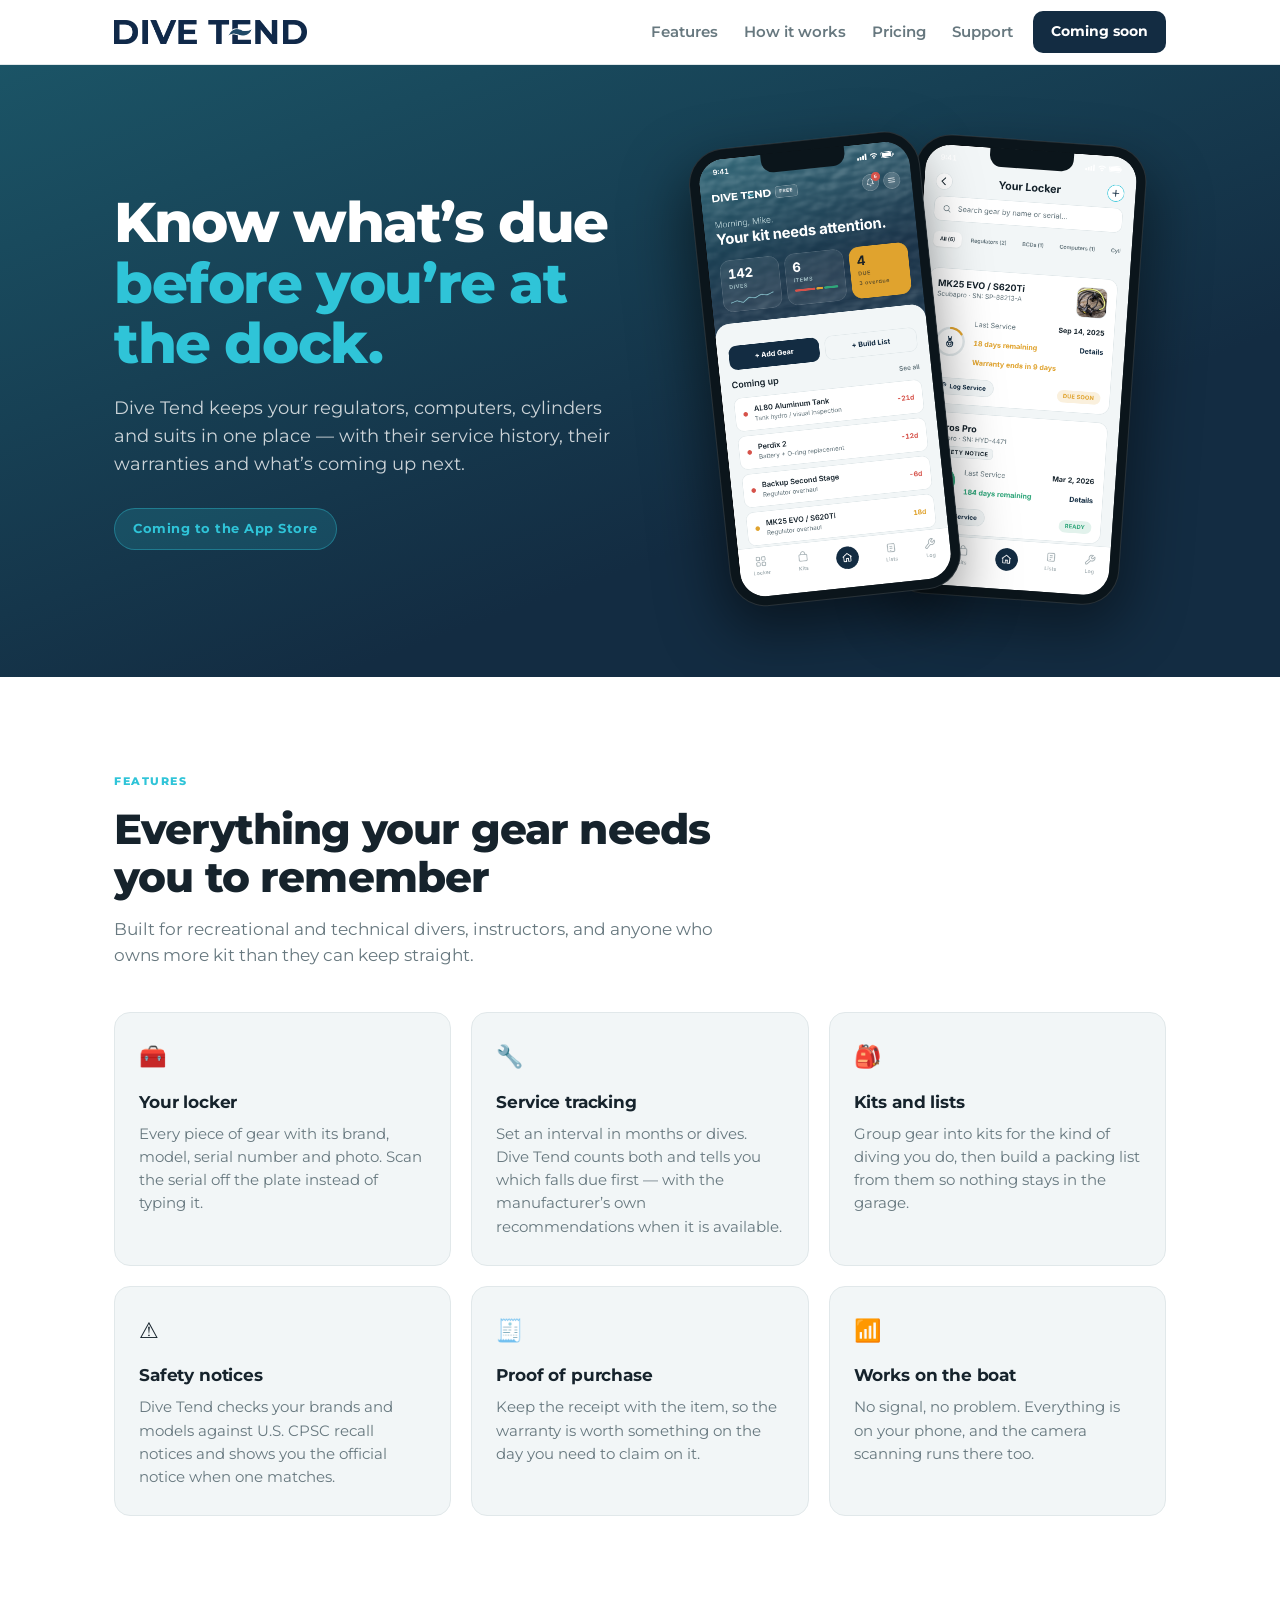
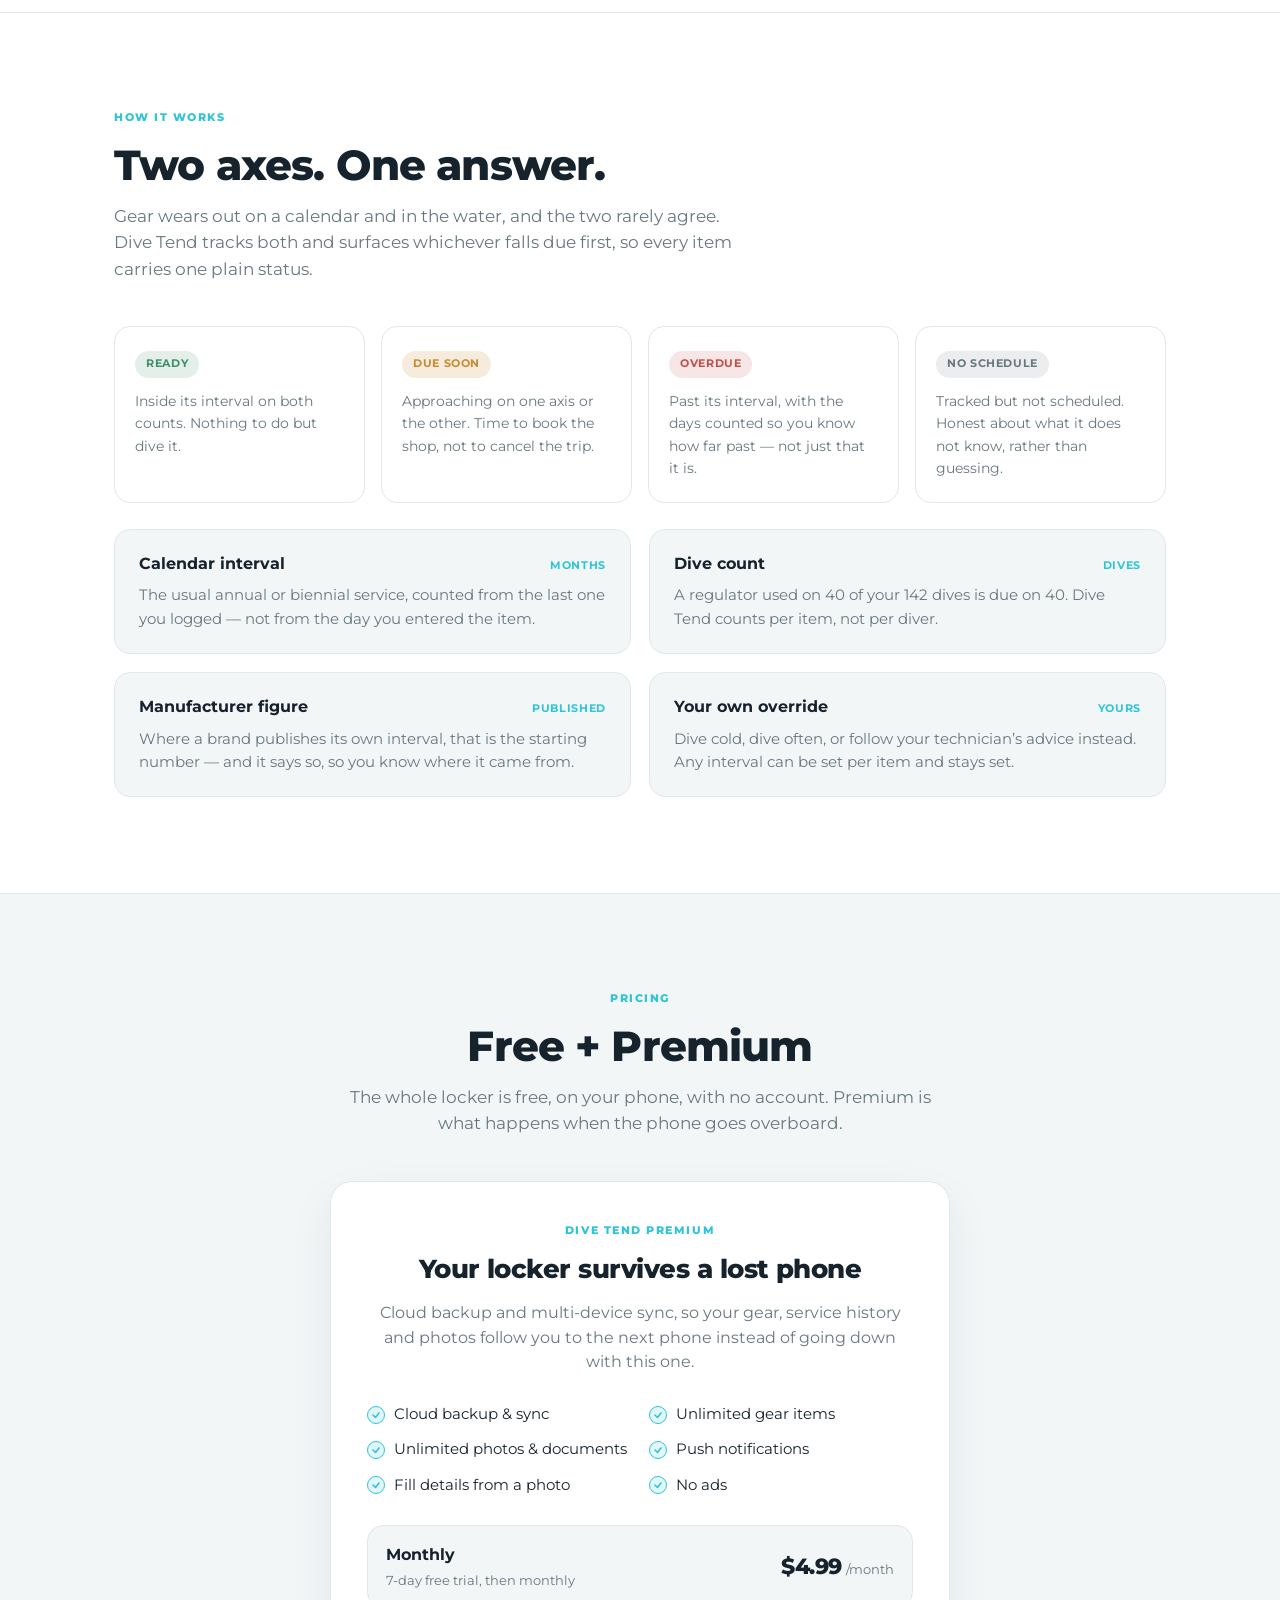
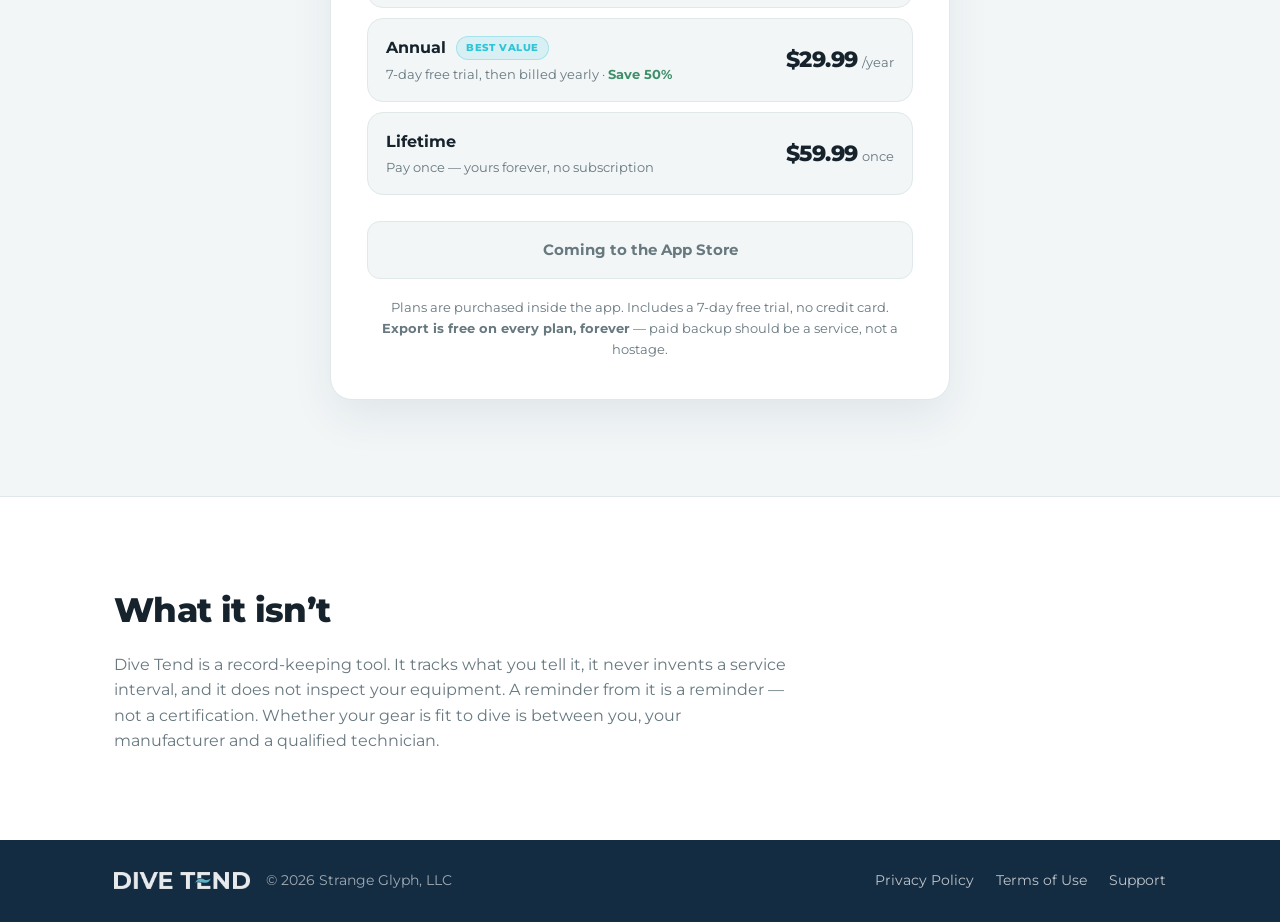
==== index.html @ 16825cd2 "Dive Tend marketing site Landing page, privacy, terms and support, plus icons and the app-ads.txt Ad" ====
<!DOCTYPE html>
<html lang="en">
<head>
  <meta charset="UTF-8" />
  <meta name="viewport" content="width=device-width, initial-scale=1.0" />
  <title>Dive Tend — Know What's Due Before You're at the Dock</title>
  <meta name="description" content="Dive Tend tracks your scuba gear, its service history and what's coming up next — on your phone, no account needed." />
  <meta property="og:title" content="Dive Tend" />
  <meta property="og:description" content="Know what's due before you're at the dock." />
  <meta property="og:type" content="website" />
  <meta property="og:url" content="https://divetend.com/" />
  <meta property="og:image" content="https://divetend.com/og-icon.png" />
  <link rel="icon" type="image/png" sizes="32x32" href="favicon.png" />
  <link rel="apple-touch-icon" sizes="180x180" href="apple-touch-icon.png" />
  <link rel="preconnect" href="https://fonts.googleapis.com" />
  <link rel="preconnect" href="https://fonts.gstatic.com" crossorigin />
  <link href="https://fonts.googleapis.com/css2?family=Montserrat:wght@400;500;600;700;800&display=swap" rel="stylesheet" />
  <style>
    *, *::before, *::after { box-sizing: border-box; margin: 0; padding: 0; }

    :root {
      --header-a: #1B5466;
      --header-b: #132C42;
      --cyan: #2FC4D8;
      --ink: #16232C;
      --sub: #67787F;
      --sheet: #F2F6F7;
      --card: #FFFFFF;
      --border: #E1E8EA;
      --amber: #C98A2E;
      --red: #C0504A;
      --green: #3F8F6B;
      --font: 'Montserrat', system-ui, -apple-system, sans-serif;
    }

    html { scroll-behavior: smooth; }

    /* The nav is sticky at 64px, so an anchored section would scroll its own
       heading underneath it. Every jump target clears the bar itself. */
    section[id] { scroll-margin-top: 78px; }

    body {
      background: var(--card);
      color: var(--ink);
      font-family: var(--font);
      font-size: 16px;
      line-height: 1.6;
      overflow-x: clip;
      -webkit-font-smoothing: antialiased;
    }

    .wrap { position: relative; z-index: 1; max-width: 1100px; margin: 0 auto; padding: 0 24px; }
    .section-pad { padding: 96px 0; }
    .section-divider { border: 0; border-top: 1px solid var(--border); margin: 0; }

    .section-label {
      font-size: 11px; font-weight: 800; letter-spacing: 0.14em; text-transform: uppercase;
      color: var(--cyan); margin-bottom: 14px;
    }
    .section-h2 { font-size: clamp(28px, 4vw, 42px); font-weight: 800; line-height: 1.15; letter-spacing: -0.02em; }
    .section-sub { color: var(--sub); margin-top: 14px; max-width: 620px; font-size: 16.5px; }

    /* NAV */
    nav {
      position: sticky; top: 0; z-index: 50;
      background: rgba(255,255,255,0.86); backdrop-filter: saturate(180%) blur(14px);
      border-bottom: 1px solid var(--border);
    }
    .nav-inner {
      max-width: 1100px; margin: 0 auto; padding: 0 24px; height: 64px;
      display: flex; align-items: center; gap: 20px;
    }
    /* Mike's final mark, not type. The navy band is cropped out of
       `logotype.png` — the full logotype carries "Scuba Gear Service
       Tracker" beneath it, which renders about 7px tall in a 64px nav and
       reads as noise rather than as a tagline. */
    .nav-logo { display: flex; align-items: center; text-decoration: none; }
    .nav-logo img { height: 24px; width: auto; display: block; }
    .nav-links { display: flex; gap: 26px; list-style: none; margin-left: auto; }
    .nav-links a { color: var(--sub); text-decoration: none; font-size: 14.5px; font-weight: 600; }
    .nav-links a:hover { color: var(--ink); }
    .nav-cta {
      background: var(--header-b); color: #fff; text-decoration: none;
      font-size: 13.5px; font-weight: 700; padding: 10px 18px; border-radius: 10px;
    }
    .nav-hamburger { display: none; background: none; border: 0; cursor: pointer; width: 28px; height: 22px; flex-direction: column; justify-content: space-between; }
    .nav-hamburger span { display: block; height: 2px; background: var(--header-b); border-radius: 2px; }
    .nav-mobile-menu { display: none; flex-direction: column; border-top: 1px solid var(--border); }
    .nav-mobile-menu.open { display: flex; }
    .nav-mobile-menu a { padding: 14px 24px; color: var(--ink); text-decoration: none; font-weight: 600; border-bottom: 1px solid var(--border); }

    /* HERO */
    .hero {
      background: linear-gradient(160deg, var(--header-a) 0%, var(--header-b) 68%);
      color: #fff; position: relative; overflow: hidden;
    }
    /* Ambient layer, ported from the app's own "Bubbles" background. Its
       note is the spec: two loose vertical exhaust streams, NOT bubbles
       scattered edge to edge — that reads as soap foam — widening slightly
       as they rise the way real bubbles expand, and no glare dot, so they
       read as a disturbance in the water rather than glossy spheres. */
    #bubbles {
      position: absolute; inset: 0; z-index: 0; pointer-events: none; overflow: hidden;
      -webkit-mask-image: linear-gradient(180deg, rgba(0,0,0,0.9) 0%, rgba(0,0,0,0.35) 55%, rgba(0,0,0,0.6) 100%);
      mask-image: linear-gradient(180deg, rgba(0,0,0,0.9) 0%, rgba(0,0,0,0.35) 55%, rgba(0,0,0,0.6) 100%);
    }
    #bubbles .bubble {
      position: absolute; bottom: -40px; border-radius: 50%;
      background: radial-gradient(circle, rgba(224,245,252,0.40) 0%, rgba(224,245,252,0.20) 45%, rgba(224,245,252,0.07) 75%, rgba(224,245,252,0) 100%);
      mix-blend-mode: screen; filter: blur(0.5px); opacity: 0;
      animation-name: bubbleRise; animation-timing-function: ease-in-out;
      animation-iteration-count: infinite;
    }
    #bubbles .bubble.is-blob { border-radius: 58% 42% 53% 47% / 55% 45% 58% 42%; }

    @keyframes bubbleRise {
      0%   { transform: translate(0, 0) scale(0.75); opacity: 0; }
      8%   { opacity: var(--bubble-op, 0.4); }
      30%  { transform: translate(var(--bubble-drift, 6px), calc(var(--rise) * -0.31)) scale(0.92); }
      60%  { transform: translate(calc(var(--bubble-drift, 6px) * -1), calc(var(--rise) * -0.64)) scale(1.05); }
      90%  { opacity: var(--bubble-op, 0.4); }
      100% { transform: translate(var(--bubble-drift, 6px), calc(var(--rise) * -1)) scale(1.2); opacity: 0; }
    }

    @media (prefers-reduced-motion: reduce) {
      #bubbles { display: none; }
    }
    .hero-inner {
      position: relative; z-index: 1;
      max-width: 1100px; margin: 0 auto; padding: 76px 24px;
      display: grid; grid-template-columns: 1.05fr 1fr; gap: 48px; align-items: center;
    }
    .hero-h1 { font-size: clamp(34px, 5.2vw, 56px); font-weight: 800; line-height: 1.08; letter-spacing: -0.025em; }
    .hero-h1 span { color: var(--cyan); }
    .hero-sub { margin-top: 20px; font-size: 17.5px; line-height: 1.6; color: rgba(255,255,255,0.78); max-width: 520px; }
    .hero-btns { margin-top: 30px; display: flex; align-items: center; gap: 16px; flex-wrap: wrap; }
    .badge {
      display: inline-block; font-size: 12.5px; font-weight: 700; letter-spacing: 0.04em;
      background: rgba(47,196,216,0.16); color: var(--cyan);
      border: 1px solid rgba(47,196,216,0.38); padding: 10px 18px; border-radius: 999px;
    }

    .phone-wrap { display: flex; gap: 0; justify-content: center; align-items: center; }
    .phone-frame {
      width: 232px; background: #0B151B; border-radius: 36px; padding: 9px;
      position: relative; flex-shrink: 0;
      border: 1px solid rgba(255,255,255,0.12);
    }
    /* ClearNight's treatment: the pair overlap and tilt against each other,
       front one on top. Translating them toward the centre is what makes it
       read as a stack rather than two phones that happen to be rotated. */
    .phone-frame:first-child {
      transform: rotate(-6deg) translateX(20px);
      z-index: 2; box-shadow: -8px 24px 60px rgba(0,0,0,0.52);
    }
    .phone-frame:last-child {
      transform: rotate(4deg) translateX(-20px);
      z-index: 1; box-shadow: 8px 24px 60px rgba(0,0,0,0.44);
    }
    .phone-notch { position: absolute; top: 9px; left: 50%; transform: translateX(-50%); width: 84px; height: 19px; background: #0B151B; border-radius: 0 0 12px 12px; z-index: 2; }
    .phone-screen { border-radius: 26px; overflow: hidden; display: block; }
    .phone-screen img { width: 100%; display: block; }

    /* FEATURES */
    .features-grid { display: grid; grid-template-columns: repeat(3, 1fr); gap: 20px; margin-top: 44px; }
    .feat-card { background: var(--sheet); border: 1px solid var(--border); border-radius: 16px; padding: 26px 24px; }
    .feat-icon { font-size: 22px; margin-bottom: 14px; }
    .feat-title { font-weight: 700; font-size: 16.5px; margin-bottom: 8px; letter-spacing: -0.01em; }
    .feat-body { color: var(--sub); font-size: 14.5px; line-height: 1.6; }

    /* HOW IT WORKS */
    .states-grid { display: grid; grid-template-columns: repeat(4, 1fr); gap: 16px; margin-top: 44px; }
    .state-card { background: var(--card); border: 1px solid var(--border); border-radius: 16px; padding: 22px 20px; }
    .state-pill {
      display: inline-block; font-size: 10.5px; font-weight: 700; letter-spacing: 0.06em; text-transform: uppercase;
      padding: 5px 11px; border-radius: 999px; margin-bottom: 12px;
    }
    .state-pill.ready   { color: var(--green); background: rgba(63,143,107,0.14); }
    .state-pill.soon    { color: var(--amber); background: rgba(201,138,46,0.16); }
    .state-pill.overdue { color: var(--red);   background: rgba(192,80,74,0.14); }
    .state-pill.none    { color: var(--sub);   background: rgba(103,120,127,0.13); }
    .state-desc { color: var(--sub); font-size: 14px; line-height: 1.6; }

    .inputs-grid { display: grid; grid-template-columns: repeat(2, 1fr); gap: 18px; margin-top: 26px; }
    .input-card { background: var(--sheet); border: 1px solid var(--border); border-radius: 16px; padding: 22px 24px; }
    .input-header { display: flex; align-items: baseline; justify-content: space-between; gap: 12px; margin-bottom: 8px; }
    .input-name { font-weight: 700; font-size: 15.5px; }
    .input-tag { font-size: 11px; font-weight: 700; letter-spacing: 0.06em; text-transform: uppercase; color: var(--cyan); }
    .input-desc { color: var(--sub); font-size: 14.5px; line-height: 1.6; }

    /* PRICING */
    .pricing-section { background: var(--sheet); text-align: center; }
    .pricing-section .section-sub { margin-left: auto; margin-right: auto; }
    .price-card {
      background: var(--card); border: 1px solid var(--border); border-radius: 22px;
      padding: 40px 36px; margin: 44px auto 0; max-width: 620px;
      box-shadow: 0 18px 44px rgba(19,44,66,0.07);
    }
    .price-kicker { font-size: 11px; font-weight: 800; letter-spacing: 0.14em; text-transform: uppercase; color: var(--cyan); }
    .price-headline { font-size: 26px; font-weight: 800; letter-spacing: -0.02em; margin-top: 10px; }
    .price-sub { color: var(--sub); margin-top: 10px; font-size: 15.5px; }
    .price-features { list-style: none; margin: 28px 0; display: grid; grid-template-columns: 1fr 1fr; gap: 12px 18px; text-align: left; }
    .price-features li { display: flex; align-items: center; gap: 9px; font-size: 14.5px; }
    .price-features li::before {
      content: ""; width: 18px; height: 18px; border-radius: 50%; flex-shrink: 0;
      background: rgba(47,196,216,0.14); border: 1px solid var(--cyan);
      background-image: url("data:image/svg+xml,%3Csvg xmlns='http://www.w3.org/2000/svg' width='10' height='10' viewBox='0 0 10 10'%3E%3Cpath d='M2 5l2.5 2.5L8 3' stroke='%232FC4D8' stroke-width='1.6' stroke-linecap='round' stroke-linejoin='round' fill='none'/%3E%3C/svg%3E");
      background-repeat: no-repeat; background-position: center;
    }
    .price-plans { display: flex; flex-direction: column; gap: 10px; }
    .price-plan {
      display: flex; align-items: center; gap: 14px; text-align: left;
      padding: 16px 18px; border-radius: 16px;
      border: 1.5px solid var(--border); background: var(--sheet);
    }
    .price-plan-main { flex: 1; }
    .price-plan-amt { text-align: right; flex-shrink: 0; }
    .price-plan-name-row { display: flex; align-items: center; gap: 10px; }
    .price-plan-name { font-weight: 700; font-size: 16px; }
    .price-badge { font-size: 10px; font-weight: 800; letter-spacing: 0.06em; text-transform: uppercase; color: var(--cyan); background: rgba(47,196,216,0.13); border: 1px solid rgba(47,196,216,0.3); padding: 3px 9px; border-radius: 999px; }
    .price-plan-note { color: var(--sub); font-size: 13px; margin-top: 3px; text-align: left; }
    .save { color: var(--green); font-weight: 700; }
    .price-plan-num { font-size: 22px; font-weight: 800; letter-spacing: -0.02em; }
    .price-plan-per { color: var(--sub); font-size: 13px; }
    .price-note { color: var(--sub); font-size: 13px; margin-top: 18px; text-align: center; }
    .btn-primary {
      display: flex; width: 100%; justify-content: center; margin-top: 26px;
      background: var(--header-b); color: #fff; text-decoration: none;
      font-weight: 700; font-size: 15px; padding: 16px; border-radius: 13px;
    }
    .btn-primary.is-disabled { background: var(--sheet); color: var(--sub); border: 1px solid var(--border); cursor: default; }

    /* CLOSING */
    .closing { padding: 86px 0; }
    .closing h2 { font-size: clamp(24px, 3.4vw, 34px); font-weight: 800; letter-spacing: -0.02em; }
    .closing p { color: var(--sub); margin-top: 14px; max-width: 680px; font-size: 16px; }

    /* FOOTER */
    footer { background: var(--header-b); color: rgba(255,255,255,0.6); }
    .footer-inner {
      max-width: 1100px; margin: 0 auto; padding: 30px 24px;
      display: flex; align-items: center; justify-content: space-between; gap: 18px; flex-wrap: wrap;
      font-size: 13.5px;
    }
    .footer-left { display: flex; align-items: center; gap: 16px; flex-wrap: wrap; }
    .footer-mark { display: block; }
    .footer-mark img { height: 17px; width: auto; display: block; opacity: 0.9; }
    .footer-mark:hover img { opacity: 1; }
    .footer-links { display: flex; gap: 22px; list-style: none; }
    .footer-links a { color: rgba(255,255,255,0.72); text-decoration: none; }
    .footer-links a:hover { color: #fff; }

    @media (max-width: 900px) {
      .hero-inner { grid-template-columns: 1fr; padding: 58px 24px; gap: 36px; }
      .phone-wrap { justify-content: flex-start; }
      .features-grid, .states-grid, .inputs-grid, .price-features { grid-template-columns: 1fr 1fr; }
    }
    @media (max-width: 640px) {
      .nav-links, .nav-cta { display: none; }
      .nav-hamburger { display: flex; }
      .section-pad { padding: 66px 0; }
      .features-grid, .states-grid, .inputs-grid, .price-features { grid-template-columns: 1fr; }
      .phone-frame { width: 190px; }
      .price-card { padding: 28px 20px; }
      .price-plan { padding: 14px 15px; }
    }
  </style>
</head>
<body>

<!-- NAV -->
<nav>
  <div class="nav-inner">
    <button class="nav-hamburger" id="hamburger" aria-label="Menu"><span></span><span></span><span></span></button>
    <a href="/" class="nav-logo"><img src="wordmark-navy.png" alt="Dive Tend" /></a>
    <ul class="nav-links">
      <li><a href="#features">Features</a></li>
      <li><a href="#how-it-works">How it works</a></li>
      <li><a href="#pricing">Pricing</a></li>
      <li><a href="support.html">Support</a></li>
    </ul>
    <span class="nav-cta">Coming soon</span>
  </div>
  <div class="nav-mobile-menu" id="mobile-menu">
    <a href="#features">Features</a>
    <a href="#how-it-works">How it works</a>
    <a href="#pricing">Pricing</a>
    <a href="support.html">Support</a>
  </div>
</nav>

<!-- HERO -->
<section class="hero">
  <div id="bubbles" aria-hidden="true"></div>
  <div class="hero-inner">
    <div class="hero-text">
      <h1 class="hero-h1">Know what&rsquo;s due<br><span>before you&rsquo;re at the dock.</span></h1>
      <p class="hero-sub">Dive Tend keeps your regulators, computers, cylinders and suits in one place &mdash; with their service history, their warranties and what&rsquo;s coming up next.</p>
      <div class="hero-btns">
        <!-- Honest until it ships. No App Store link exists yet, and a dead
             button is worse than no button. -->
        <span class="badge">Coming to the App Store</span>
      </div>
    </div>
    <div class="phone-wrap">
      <div class="phone-frame">
        <div class="phone-notch"></div>
        <div class="phone-screen"><img src="app-home.png" alt="Dive Tend dashboard showing what is due" /></div>
      </div>
      <div class="phone-frame">
        <div class="phone-notch"></div>
        <div class="phone-screen"><img src="app-locker.png" alt="Dive Tend gear locker" /></div>
      </div>
    </div>
  </div>
</section>

<!-- FEATURES -->
<section id="features" class="section-pad">
  <div class="wrap">
    <div class="section-label">Features</div>
    <h2 class="section-h2">Everything your gear needs<br>you to remember</h2>
    <p class="section-sub">Built for recreational and technical divers, instructors, and anyone who owns more kit than they can keep straight.</p>

    <div class="features-grid">
      <div class="feat-card">
        <div class="feat-icon">&#129520;</div>
        <div class="feat-title">Your locker</div>
        <p class="feat-body">Every piece of gear with its brand, model, serial number and photo. Scan the serial off the plate instead of typing it.</p>
      </div>
      <div class="feat-card">
        <div class="feat-icon">&#128295;</div>
        <div class="feat-title">Service tracking</div>
        <p class="feat-body">Set an interval in months or dives. Dive Tend counts both and tells you which falls due first &mdash; with the manufacturer&rsquo;s own recommendations when it is available.</p>
      </div>
      <div class="feat-card">
        <div class="feat-icon">&#127890;</div>
        <div class="feat-title">Kits and lists</div>
        <p class="feat-body">Group gear into kits for the kind of diving you do, then build a packing list from them so nothing stays in the garage.</p>
      </div>
      <div class="feat-card">
        <div class="feat-icon">&#9888;&#65039;</div>
        <div class="feat-title">Safety notices</div>
        <p class="feat-body">Dive Tend checks your brands and models against U.S. CPSC recall notices and shows you the official notice when one matches.</p>
      </div>
      <div class="feat-card">
        <div class="feat-icon">&#129534;</div>
        <div class="feat-title">Proof of purchase</div>
        <p class="feat-body">Keep the receipt with the item, so the warranty is worth something on the day you need to claim on it.</p>
      </div>
      <div class="feat-card">
        <div class="feat-icon">&#128246;</div>
        <div class="feat-title">Works on the boat</div>
        <p class="feat-body">No signal, no problem. Everything is on your phone, and the camera scanning runs there too.</p>
      </div>
    </div>
  </div>
</section>

<hr class="section-divider" />

<!-- HOW IT WORKS -->
<section id="how-it-works" class="section-pad">
  <div class="wrap">
    <div class="section-label">How it works</div>
    <h2 class="section-h2">Two axes. One answer.</h2>
    <p class="section-sub">Gear wears out on a calendar and in the water, and the two rarely agree. Dive Tend tracks both and surfaces whichever falls due first, so every item carries one plain status.</p>

    <div class="states-grid">
      <div class="state-card">
        <span class="state-pill ready">Ready</span>
        <p class="state-desc">Inside its interval on both counts. Nothing to do but dive it.</p>
      </div>
      <div class="state-card">
        <span class="state-pill soon">Due soon</span>
        <p class="state-desc">Approaching on one axis or the other. Time to book the shop, not to cancel the trip.</p>
      </div>
      <div class="state-card">
        <span class="state-pill overdue">Overdue</span>
        <p class="state-desc">Past its interval, with the days counted so you know how far past &mdash; not just that it is.</p>
      </div>
      <div class="state-card">
        <span class="state-pill none">No schedule</span>
        <p class="state-desc">Tracked but not scheduled. Honest about what it does not know, rather than guessing.</p>
      </div>
    </div>

    <div class="inputs-grid">
      <div class="input-card">
        <div class="input-header"><span class="input-name">Calendar interval</span><span class="input-tag">Months</span></div>
        <p class="input-desc">The usual annual or biennial service, counted from the last one you logged &mdash; not from the day you entered the item.</p>
      </div>
      <div class="input-card">
        <div class="input-header"><span class="input-name">Dive count</span><span class="input-tag">Dives</span></div>
        <p class="input-desc">A regulator used on 40 of your 142 dives is due on 40. Dive Tend counts per item, not per diver.</p>
      </div>
      <div class="input-card">
        <div class="input-header"><span class="input-name">Manufacturer figure</span><span class="input-tag">Published</span></div>
        <p class="input-desc">Where a brand publishes its own interval, that is the starting number &mdash; and it says so, so you know where it came from.</p>
      </div>
      <div class="input-card">
        <div class="input-header"><span class="input-name">Your own override</span><span class="input-tag">Yours</span></div>
        <p class="input-desc">Dive cold, dive often, or follow your technician&rsquo;s advice instead. Any interval can be set per item and stays set.</p>
      </div>
    </div>
  </div>
</section>

<hr class="section-divider" />

<!-- PRICING -->
<section id="pricing" class="section-pad pricing-section">
  <div class="wrap">
    <div class="section-label">Pricing</div>
    <h2 class="section-h2">Free + Premium</h2>
    <p class="section-sub">The whole locker is free, on your phone, with no account. Premium is what happens when the phone goes overboard.</p>

    <div class="price-card">
      <div class="price-kicker">Dive Tend Premium</div>
      <div class="price-headline">Your locker survives a lost phone</div>
      <p class="price-sub">Cloud backup and multi-device sync, so your gear, service history and photos follow you to the next phone instead of going down with this one.</p>

      <ul class="price-features">
        <li>Cloud backup &amp; sync</li>
        <li>Unlimited gear items</li>
        <li>Unlimited photos &amp; documents</li>
        <li>Push notifications</li>
        <li>Fill details from a photo</li>
        <li>No ads</li>
      </ul>

      <div class="price-plans">
        <div class="price-plan">
          <div class="price-plan-main">
            <div class="price-plan-name-row"><span class="price-plan-name">Monthly</span></div>
            <div class="price-plan-note">7-day free trial, then monthly</div>
          </div>
          <div class="price-plan-amt"><span class="price-plan-num">$4.99</span> <span class="price-plan-per">/month</span></div>
        </div>
        <div class="price-plan">
          <div class="price-plan-main">
            <div class="price-plan-name-row">
              <span class="price-plan-name">Annual</span>
              <span class="price-badge">Best value</span>
            </div>
            <div class="price-plan-note">7-day free trial, then billed yearly &middot; <span class="save">Save 50%</span></div>
          </div>
          <div class="price-plan-amt"><span class="price-plan-num">$29.99</span> <span class="price-plan-per">/year</span></div>
        </div>
        <div class="price-plan">
          <div class="price-plan-main">
            <div class="price-plan-name-row"><span class="price-plan-name">Lifetime</span></div>
            <div class="price-plan-note">Pay once &mdash; yours forever, no subscription</div>
          </div>
          <div class="price-plan-amt"><span class="price-plan-num">$59.99</span> <span class="price-plan-per">once</span></div>
        </div>
      </div>

      <span class="btn-primary is-disabled">Coming to the App Store</span>
      <p class="price-note">Plans are purchased inside the app. Includes a 7-day free trial, no credit card. <strong>Export is free on every plan, forever</strong> &mdash; paid backup should be a service, not a hostage.</p>
    </div>
  </div>
</section>

<hr class="section-divider" />

<!-- CLOSING -->
<section class="closing">
  <div class="wrap">
    <h2>What it isn&rsquo;t</h2>
    <p>Dive Tend is a record-keeping tool. It tracks what you tell it, it never invents a service interval, and it does not inspect your equipment. A reminder from it is a reminder &mdash; not a certification. Whether your gear is fit to dive is between you, your manufacturer and a qualified technician.</p>
  </div>
</section>

<!-- FOOTER -->
<footer>
  <div class="footer-inner">
    <div class="footer-left">
      <a href="/" class="footer-mark"><img src="wordmark-white.png" alt="Dive Tend" /></a>
      <div class="footer-copy">&copy; 2026 Strange Glyph, LLC</div>
    </div>
    <ul class="footer-links">
      <li><a href="privacy.html">Privacy Policy</a></li>
      <li><a href="terms.html">Terms of Use</a></li>
      <li><a href="support.html">Support</a></li>
    </ul>
  </div>
</footer>

<script>
  document.getElementById('hamburger').addEventListener('click', function () {
    document.getElementById('mobile-menu').classList.toggle('open');
  });

  // Bubbles — two loose exhaust streams, built from the app's own ambient
  // layer. Generated rather than hand-written so the rise distance can be
  // measured from the hero instead of hard-coded to the app header's 320px.
  (function () {
    var host = document.getElementById('bubbles');
    if (!host || window.matchMedia('(prefers-reduced-motion: reduce)').matches) return;

    function rand(a, b) { return a + Math.random() * (b - a); }

    function build() {
      host.innerHTML = '';
      var rise = Math.max(360, host.offsetHeight + 90);
      var wide = host.offsetWidth > 900;
      // **Placed in the open water, not behind the content.** At the app's
      // 390px header a stream anywhere reads; across a 1280px hero the
      // headline and the phone stack swallow anything behind them, so the
      // streams sit in the gap between them and at the outer margin.
      // Density scales too — the prototype's count over this area is a third
      // of the intent, which reads as nothing rather than as restraint.
      var streams = wide
        ? [{ c: 8, s: 7 }, { c: 53, s: 6 }]
        : [{ c: 19, s: 7 }, { c: 77, s: 8 }];
      streams.forEach(function (stream) {
        for (var i = 0; i < (wide ? 23 : 14); i++) {
          var b = document.createElement('div');
          // One in five is a larger, slightly irregular blob — a real
          // exhaust is not uniform, and uniform discs read as decoration.
          var big = Math.random() < 0.26;
          var size = big ? rand(13, 19) : rand(4.5, 9);
          b.className = 'bubble' + (big ? ' is-blob' : '');
          b.style.left = (stream.c + rand(-stream.s, stream.s)).toFixed(1) + '%';
          b.style.width = size.toFixed(1) + 'px';
          b.style.height = size.toFixed(1) + 'px';
          b.style.marginLeft = (-size / 2).toFixed(1) + 'px';
          b.style.setProperty('--rise', rise.toFixed(0) + 'px');
          b.style.setProperty('--bubble-op', rand(0.32, 0.58).toFixed(2));
          b.style.setProperty('--bubble-drift', rand(4, 9).toFixed(0) + 'px');
          b.style.animationDuration = rand(7.5, 14.5).toFixed(1) + 's';
          // Negative delay starts them mid-flight, so the hero is already
          // populated on load instead of filling from empty.
          b.style.animationDelay = '-' + rand(0, 14).toFixed(1) + 's';
          host.appendChild(b);
        }
      });
    }

    var t;
    window.addEventListener('resize', function () {
      clearTimeout(t); t = setTimeout(build, 200);
    });
    build();
  })();
</script>

</body>
</html>
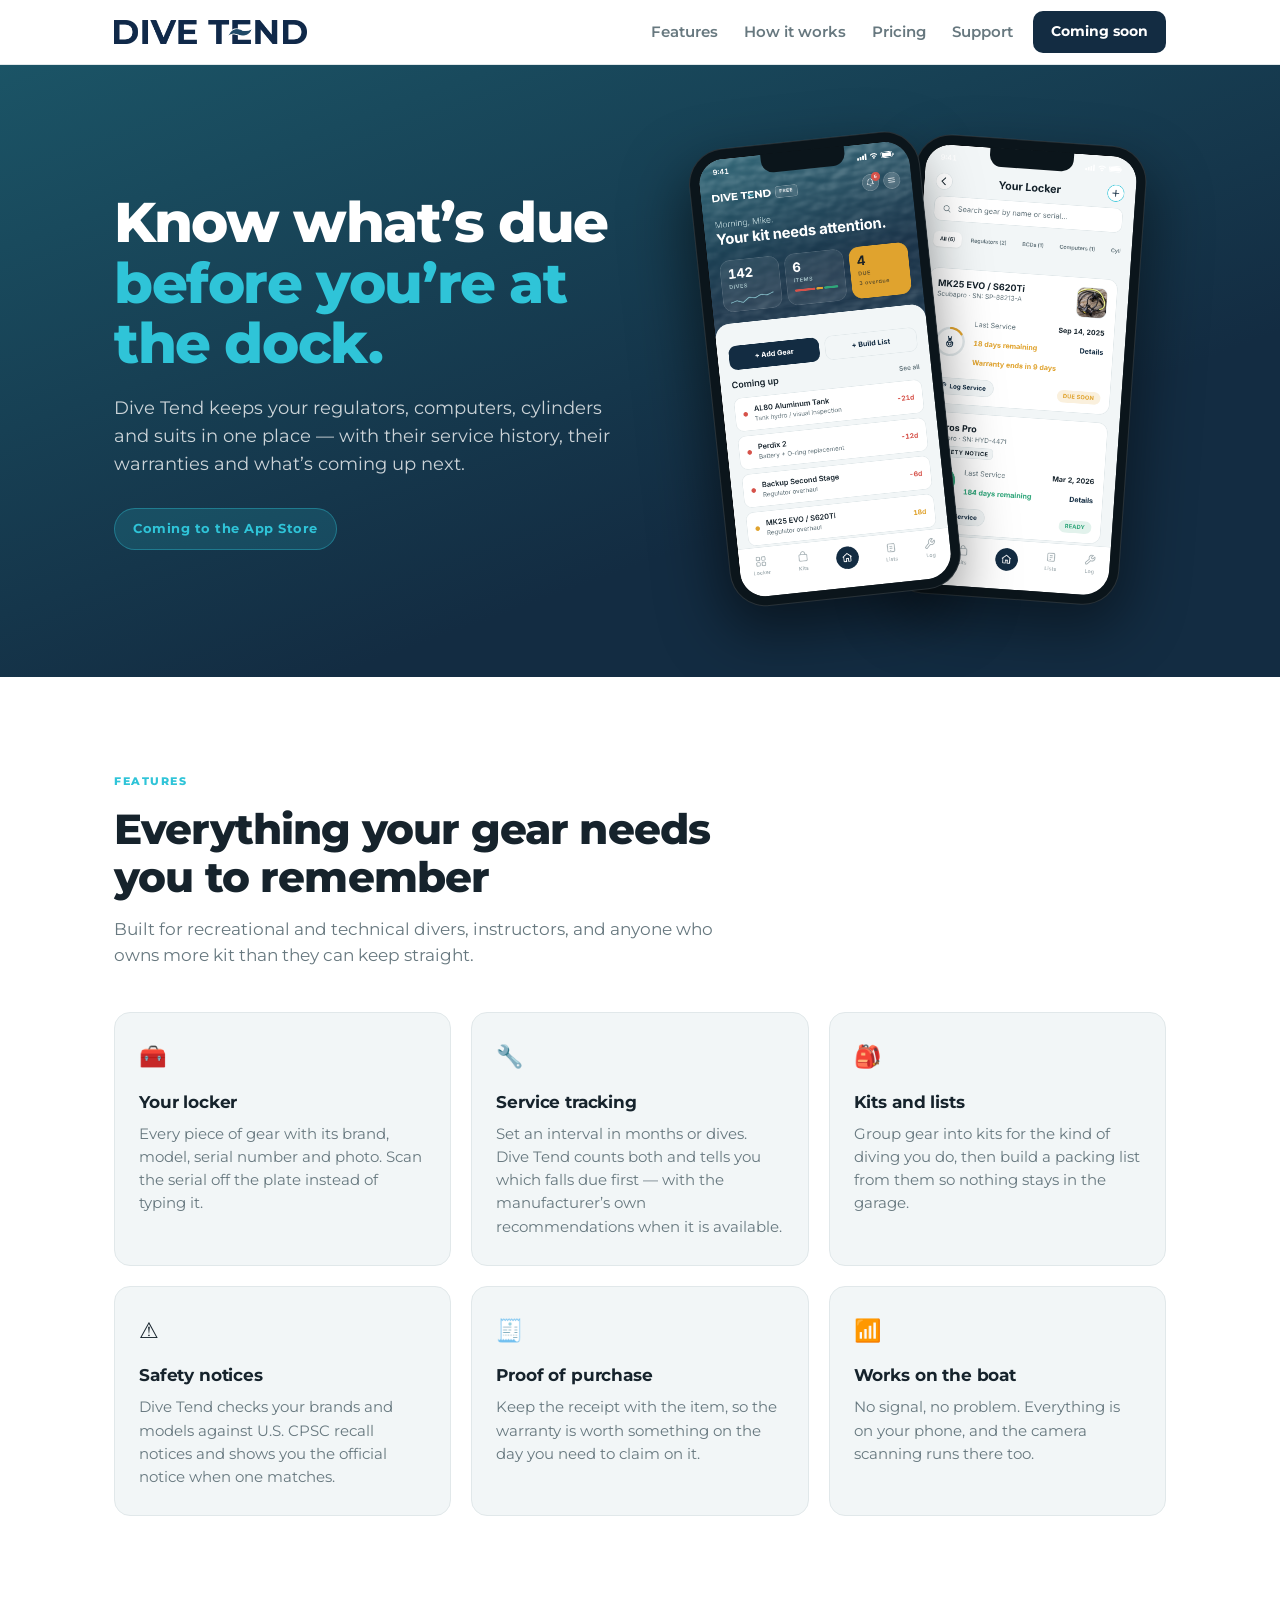
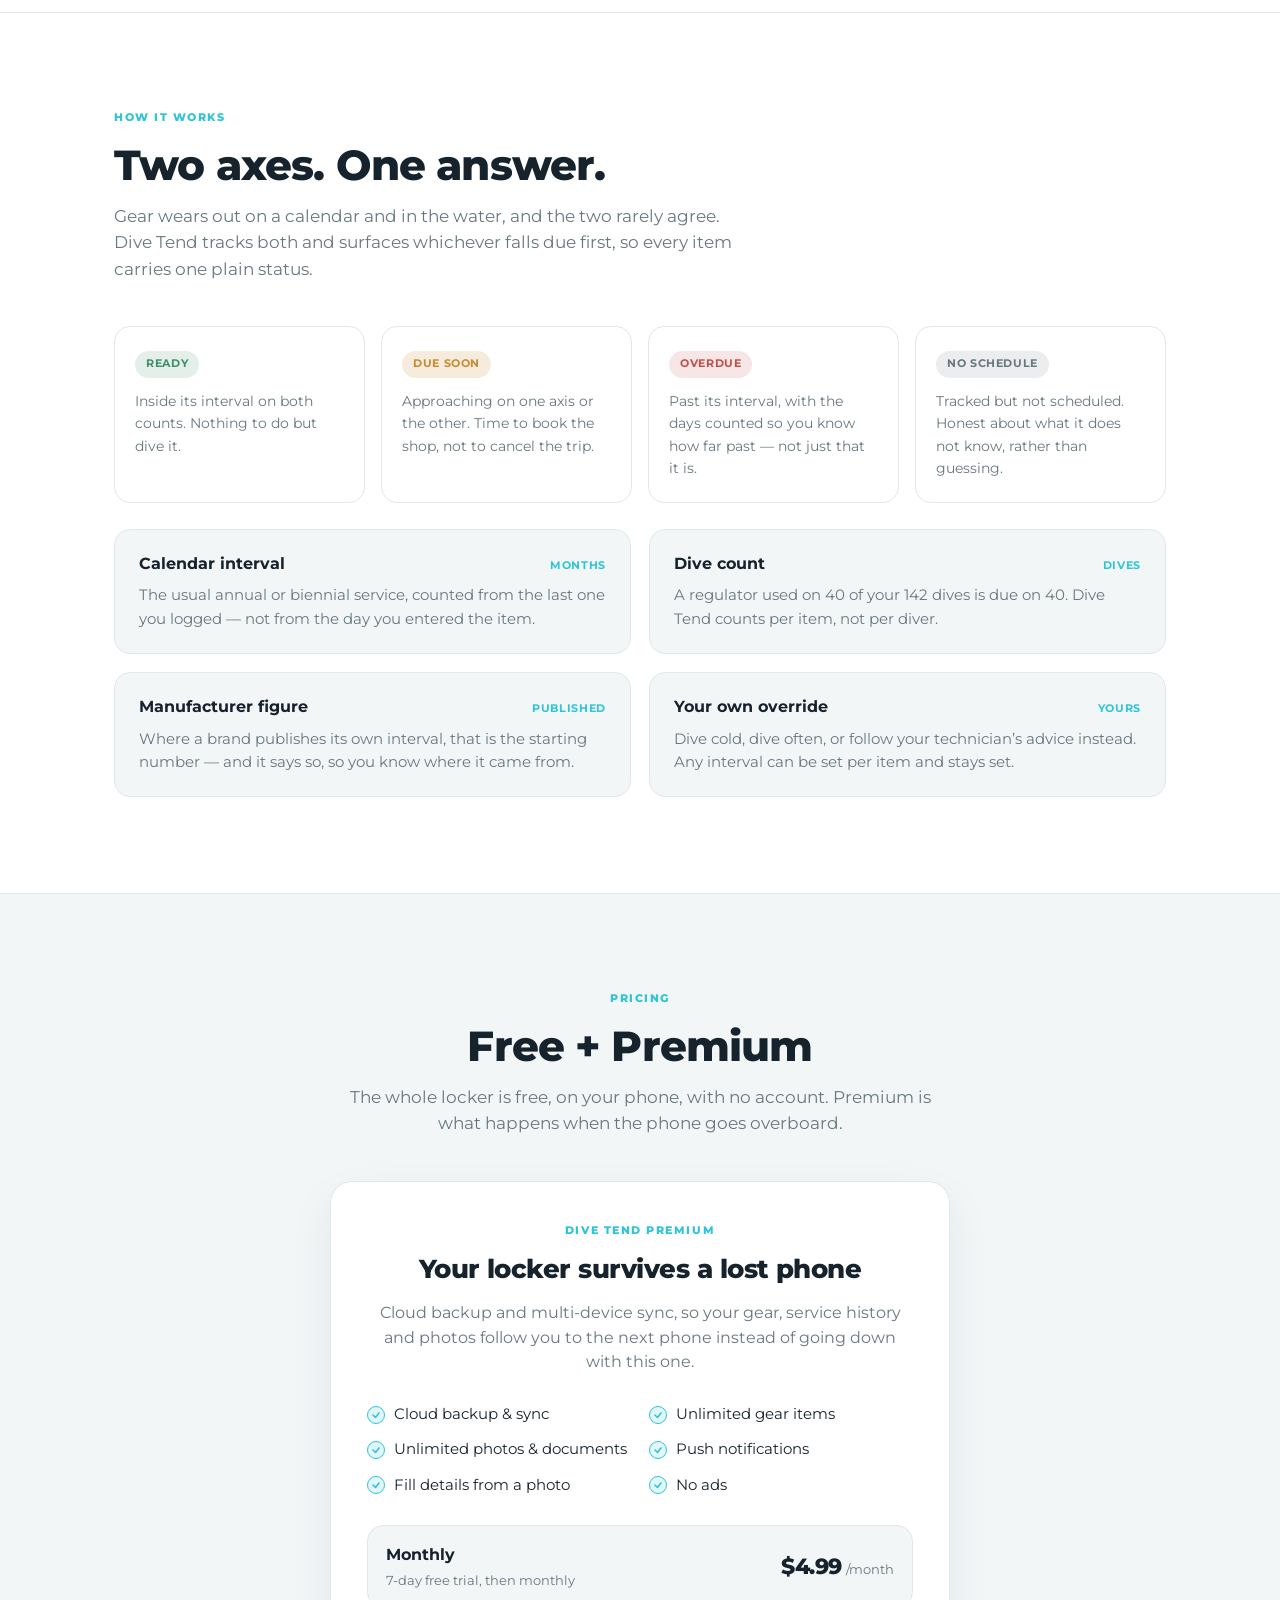
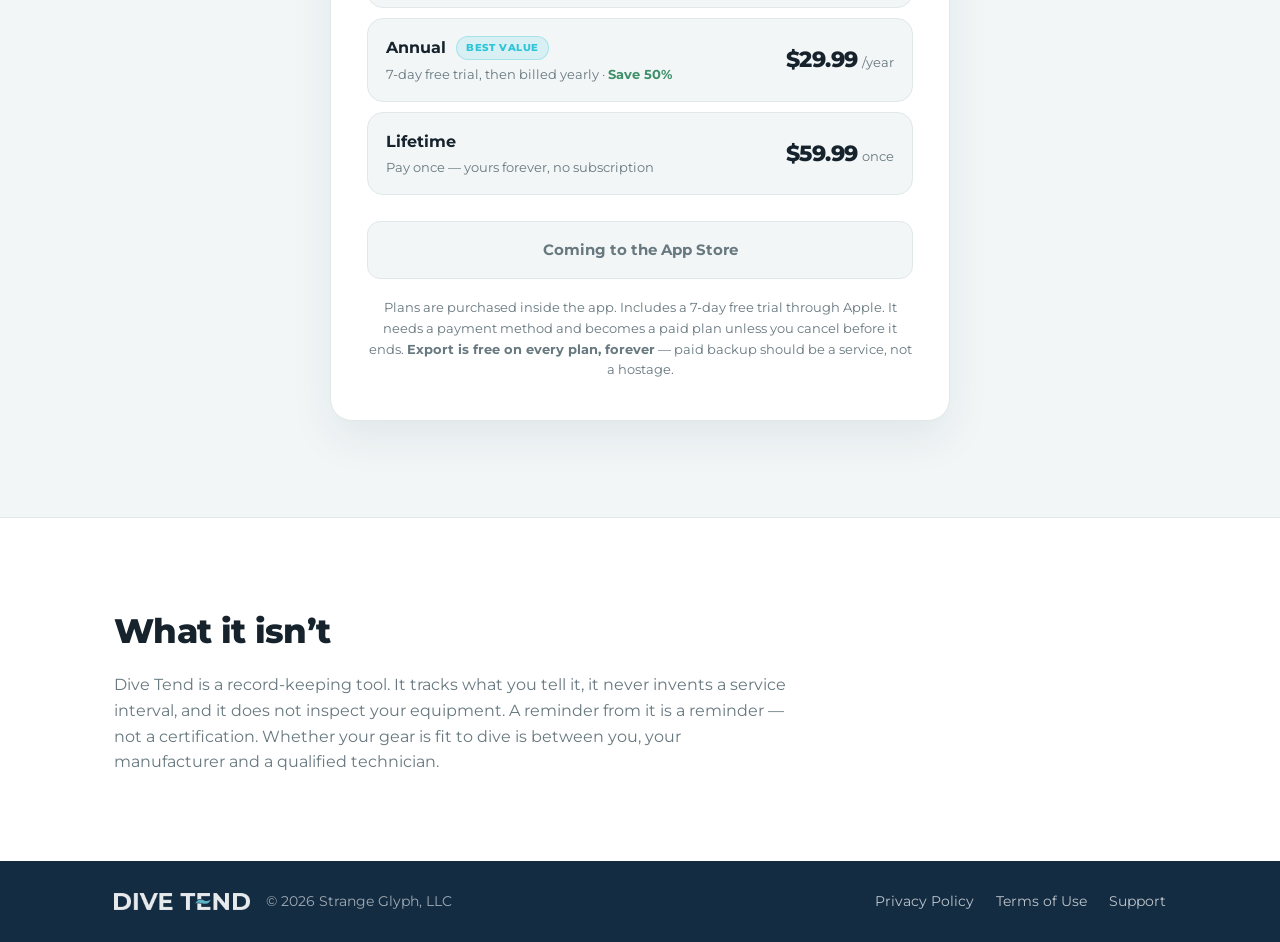
==== commit 836675f0: "Legal: correct trial terms, retention window, stale rights link The trial is now an Apple introducto" ====
--- a/index.html
+++ b/index.html
@@ -457,7 +457,7 @@
       </div>
 
       <span class="btn-primary is-disabled">Coming to the App Store</span>
-      <p class="price-note">Plans are purchased inside the app. Includes a 7-day free trial, no credit card. <strong>Export is free on every plan, forever</strong> &mdash; paid backup should be a service, not a hostage.</p>
+      <p class="price-note">Plans are purchased inside the app. Includes a 7-day free trial through Apple. It needs a payment method and becomes a paid plan unless you cancel before it ends. <strong>Export is free on every plan, forever</strong> &mdash; paid backup should be a service, not a hostage.</p>
     </div>
   </div>
 </section>
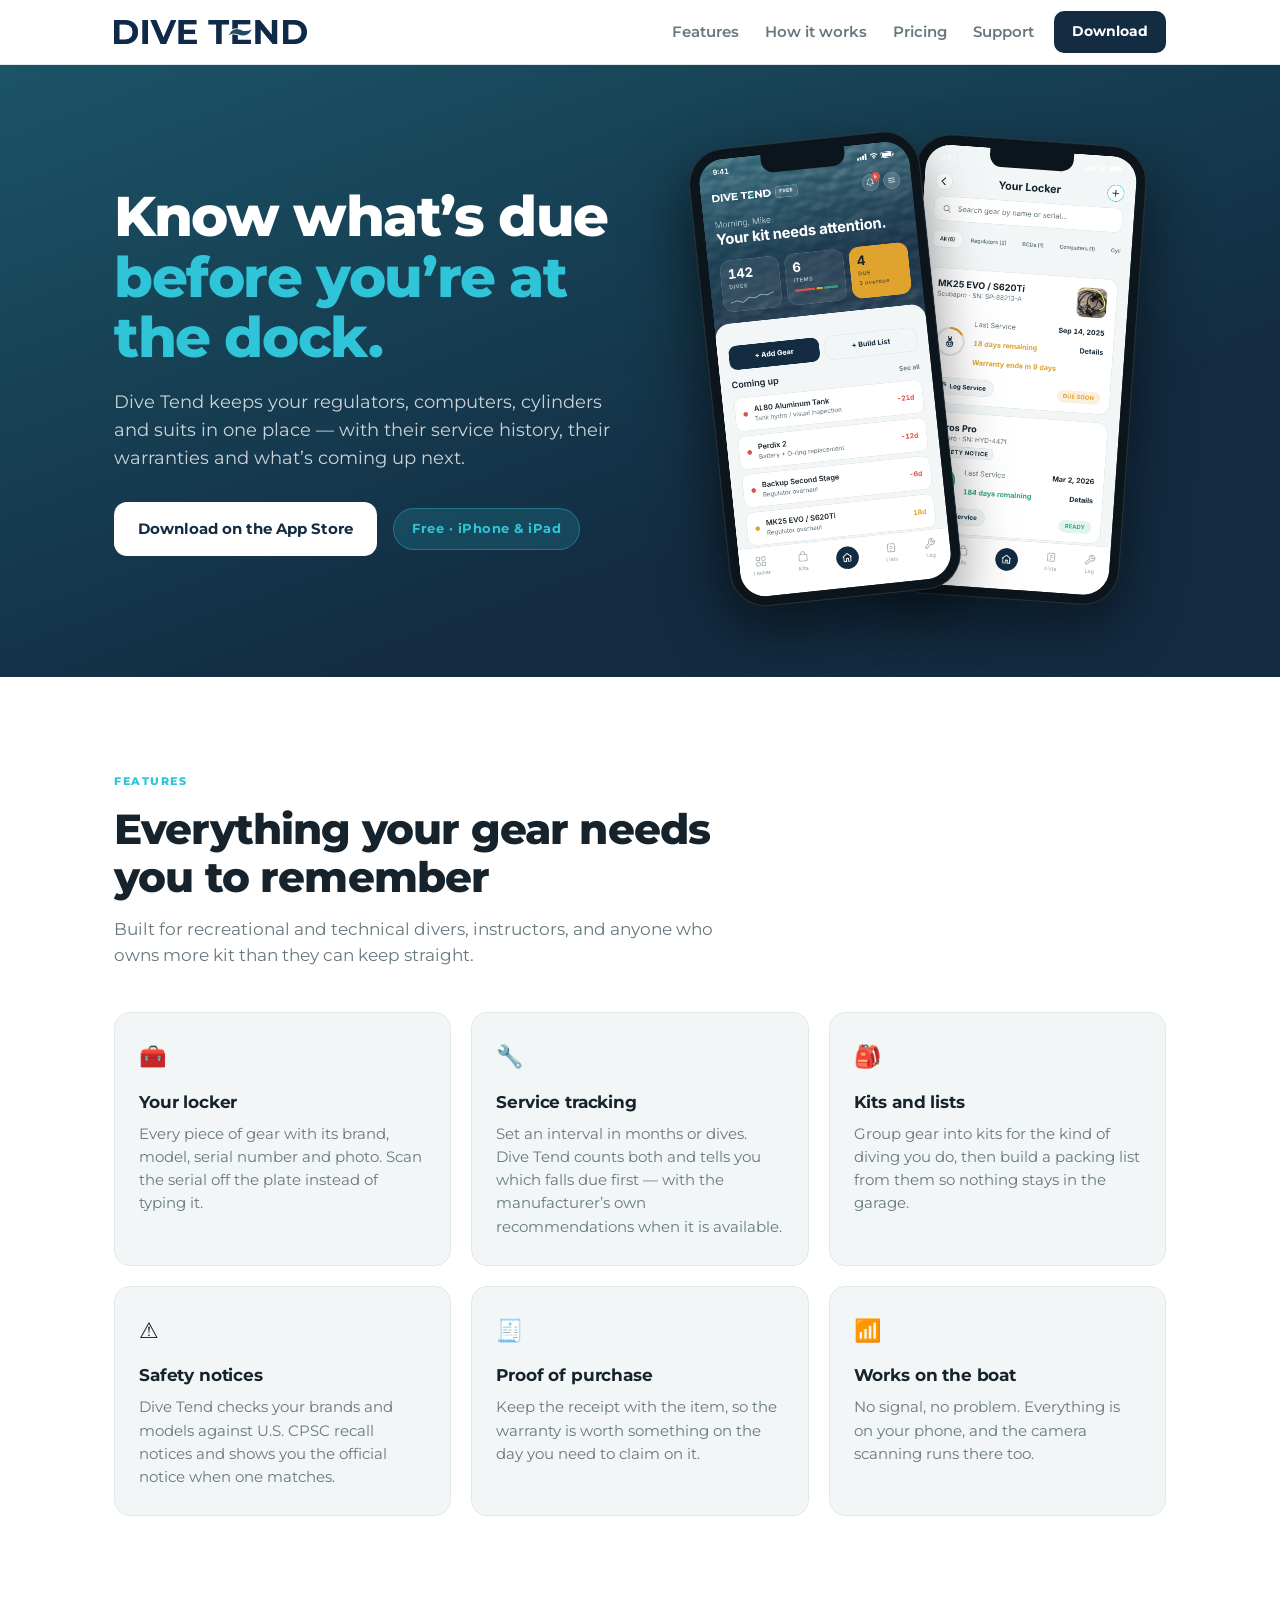
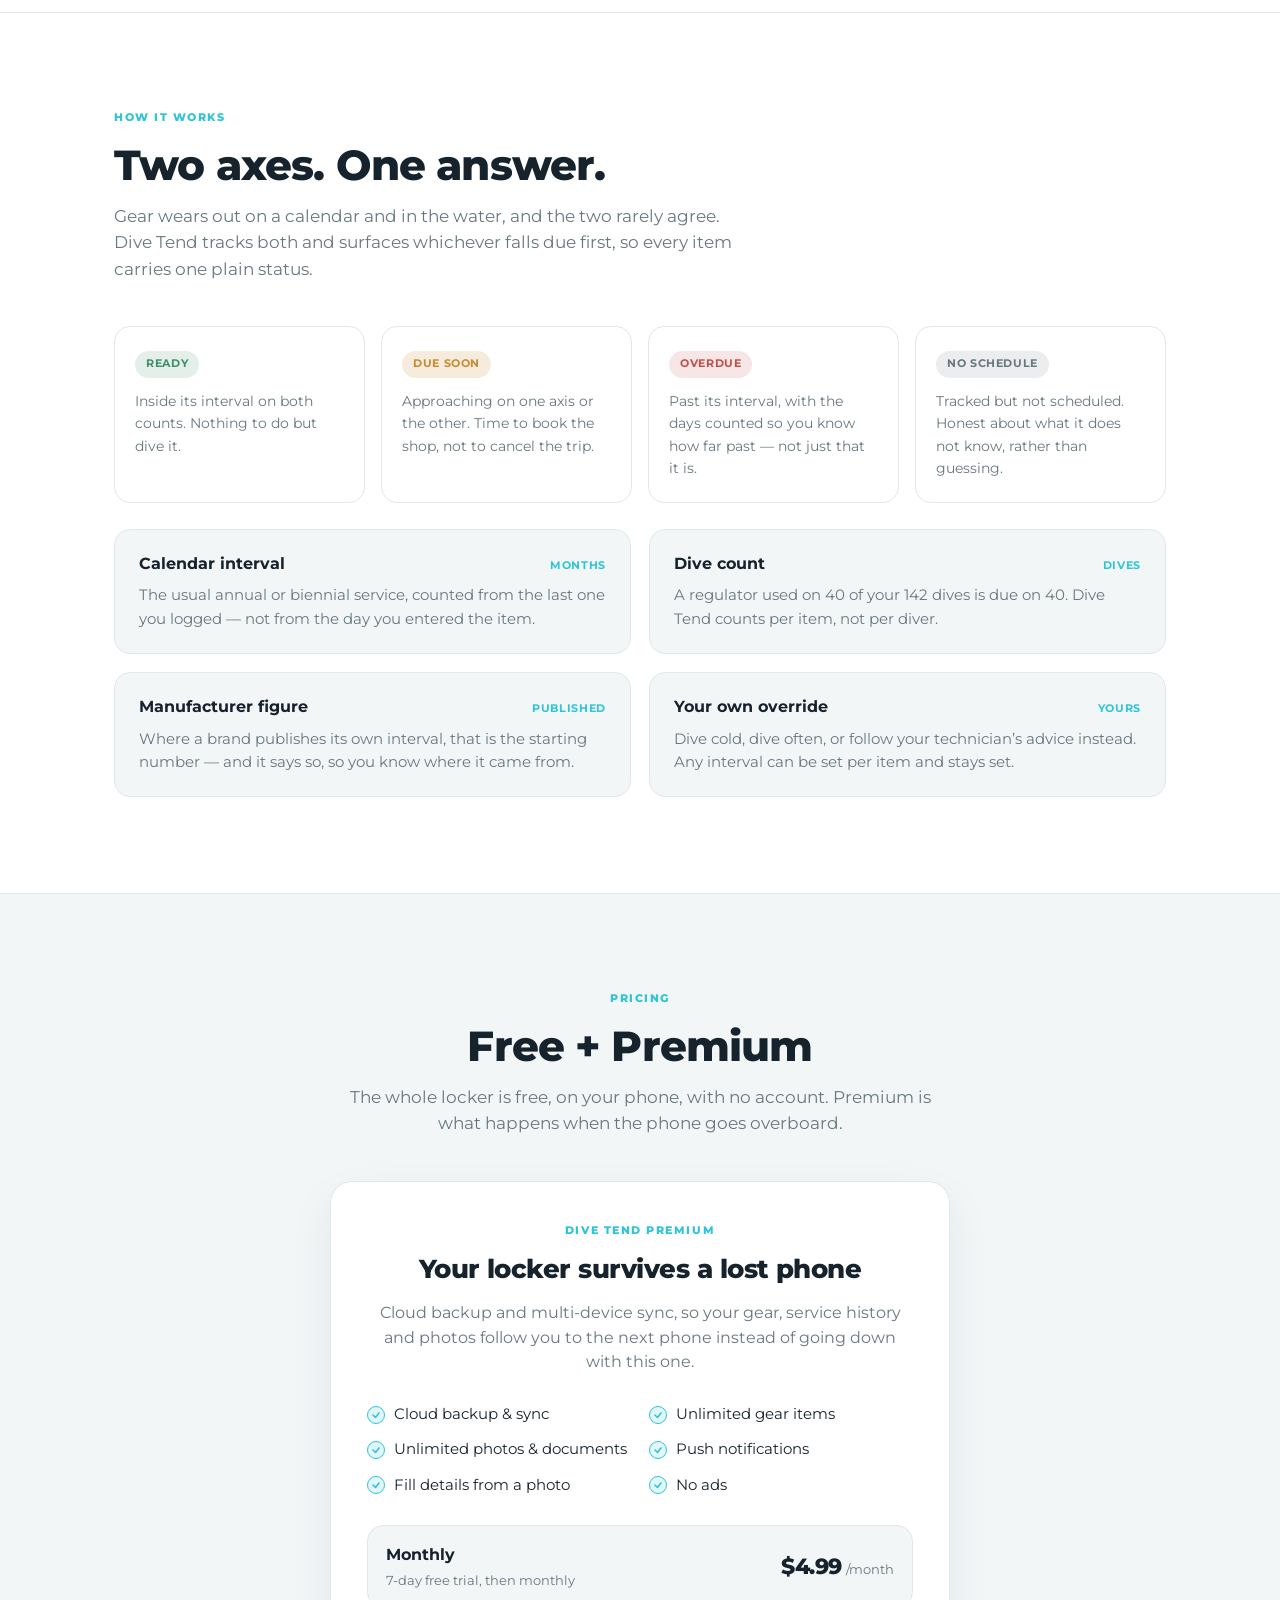
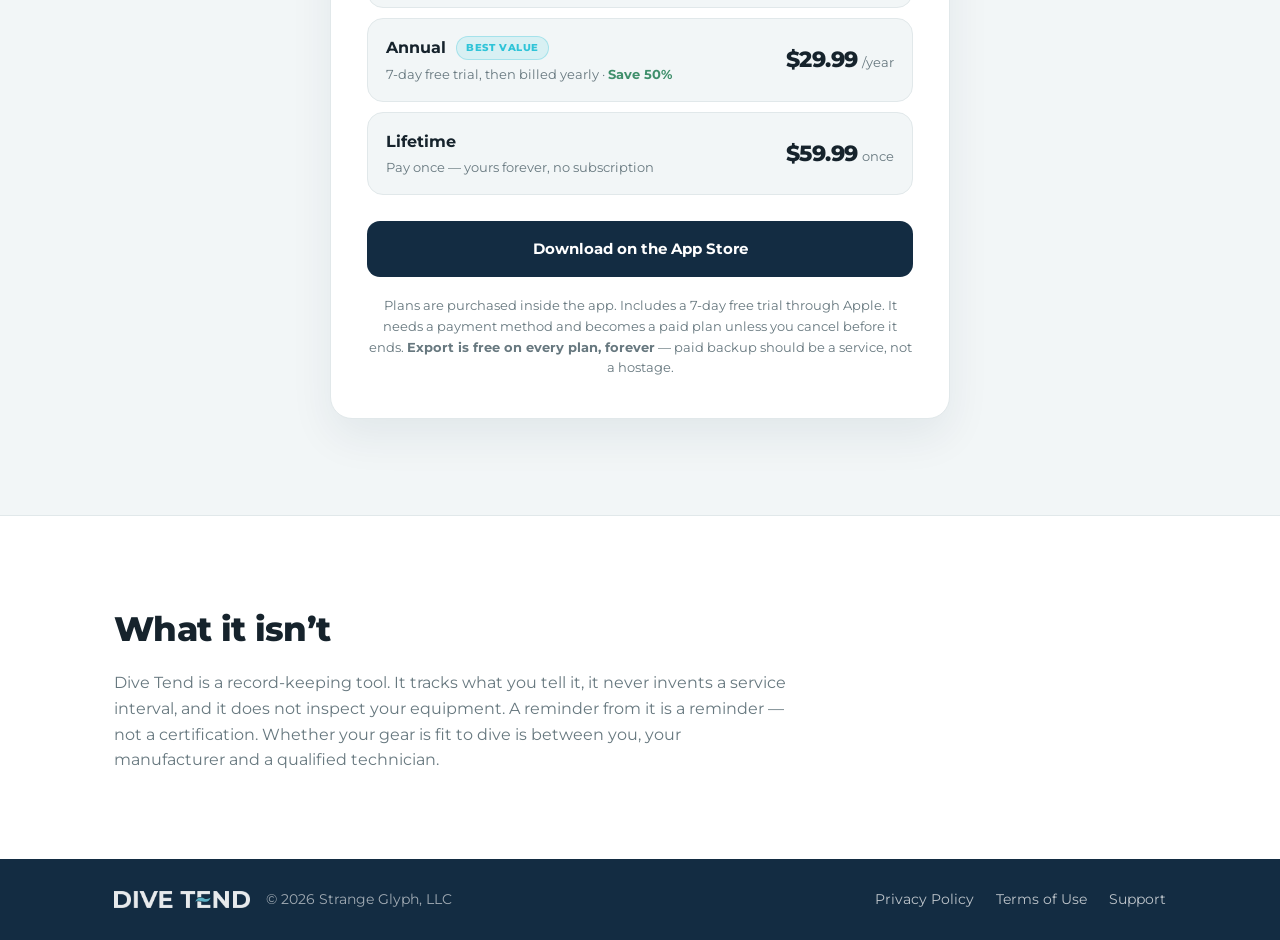
==== commit 9f906b65: "Site: the app is live, so the buttons are real Nav, hero and pricing all said "Coming to the App Sto" ====
--- a/index.html
+++ b/index.html
@@ -83,11 +83,13 @@
       background: var(--header-b); color: #fff; text-decoration: none;
       font-size: 13.5px; font-weight: 700; padding: 10px 18px; border-radius: 10px;
     }
+    .nav-cta:hover { background: var(--header-a); }
     .nav-hamburger { display: none; background: none; border: 0; cursor: pointer; width: 28px; height: 22px; flex-direction: column; justify-content: space-between; }
     .nav-hamburger span { display: block; height: 2px; background: var(--header-b); border-radius: 2px; }
     .nav-mobile-menu { display: none; flex-direction: column; border-top: 1px solid var(--border); }
     .nav-mobile-menu.open { display: flex; }
     .nav-mobile-menu a { padding: 14px 24px; color: var(--ink); text-decoration: none; font-weight: 600; border-bottom: 1px solid var(--border); }
+    .nav-mobile-menu a.nav-mobile-cta { color: var(--header-b); font-weight: 800; }
 
     /* HERO */
     .hero {
@@ -130,10 +132,24 @@
       max-width: 1100px; margin: 0 auto; padding: 76px 24px;
       display: grid; grid-template-columns: 1.05fr 1fr; gap: 48px; align-items: center;
     }
+    /* Grid items default to min-width:auto, so the two 190px phone frames
+       (flex-shrink:0) were forcing the single-column layout wider than the
+       viewport and clipping the hero copy on a phone. The phones are meant
+       to bleed off the edge; the text is not. */
+    .hero-inner > * { min-width: 0; }
     .hero-h1 { font-size: clamp(34px, 5.2vw, 56px); font-weight: 800; line-height: 1.08; letter-spacing: -0.025em; }
     .hero-h1 span { color: var(--cyan); }
     .hero-sub { margin-top: 20px; font-size: 17.5px; line-height: 1.6; color: rgba(255,255,255,0.78); max-width: 520px; }
     .hero-btns { margin-top: 30px; display: flex; align-items: center; gap: 16px; flex-wrap: wrap; }
+    /* The hero sits on the dark header gradient, so the primary action is
+       light-on-dark. The pricing CTA (.btn-primary) is the inverse, because
+       that card is on the light sheet. */
+    .btn-store {
+      display: inline-flex; align-items: center;
+      background: #fff; color: var(--header-b); text-decoration: none;
+      font-weight: 700; font-size: 15px; padding: 15px 24px; border-radius: 13px;
+    }
+    .btn-store:hover { background: var(--sheet); }
     .badge {
       display: inline-block; font-size: 12.5px; font-weight: 700; letter-spacing: 0.04em;
       background: rgba(47,196,216,0.16); color: var(--cyan);
@@ -279,13 +295,14 @@
       <li><a href="#pricing">Pricing</a></li>
       <li><a href="support.html">Support</a></li>
     </ul>
-    <span class="nav-cta">Coming soon</span>
+    <a class="nav-cta" href="https://apps.apple.com/app/id6805508240">Download</a>
   </div>
   <div class="nav-mobile-menu" id="mobile-menu">
     <a href="#features">Features</a>
     <a href="#how-it-works">How it works</a>
     <a href="#pricing">Pricing</a>
     <a href="support.html">Support</a>
+    <a href="https://apps.apple.com/app/id6805508240" class="nav-mobile-cta">Download on the App Store</a>
   </div>
 </nav>
 
@@ -297,9 +314,8 @@
       <h1 class="hero-h1">Know what&rsquo;s due<br><span>before you&rsquo;re at the dock.</span></h1>
       <p class="hero-sub">Dive Tend keeps your regulators, computers, cylinders and suits in one place &mdash; with their service history, their warranties and what&rsquo;s coming up next.</p>
       <div class="hero-btns">
-        <!-- Honest until it ships. No App Store link exists yet, and a dead
-             button is worse than no button. -->
-        <span class="badge">Coming to the App Store</span>
+        <a class="btn-store" href="https://apps.apple.com/app/id6805508240">Download on the App Store</a>
+        <span class="badge">Free &middot; iPhone &amp; iPad</span>
       </div>
     </div>
     <div class="phone-wrap">
@@ -456,7 +472,7 @@
         </div>
       </div>
 
-      <span class="btn-primary is-disabled">Coming to the App Store</span>
+      <a class="btn-primary" href="https://apps.apple.com/app/id6805508240">Download on the App Store</a>
       <p class="price-note">Plans are purchased inside the app. Includes a 7-day free trial through Apple. It needs a payment method and becomes a paid plan unless you cancel before it ends. <strong>Export is free on every plan, forever</strong> &mdash; paid backup should be a service, not a hostage.</p>
     </div>
   </div>
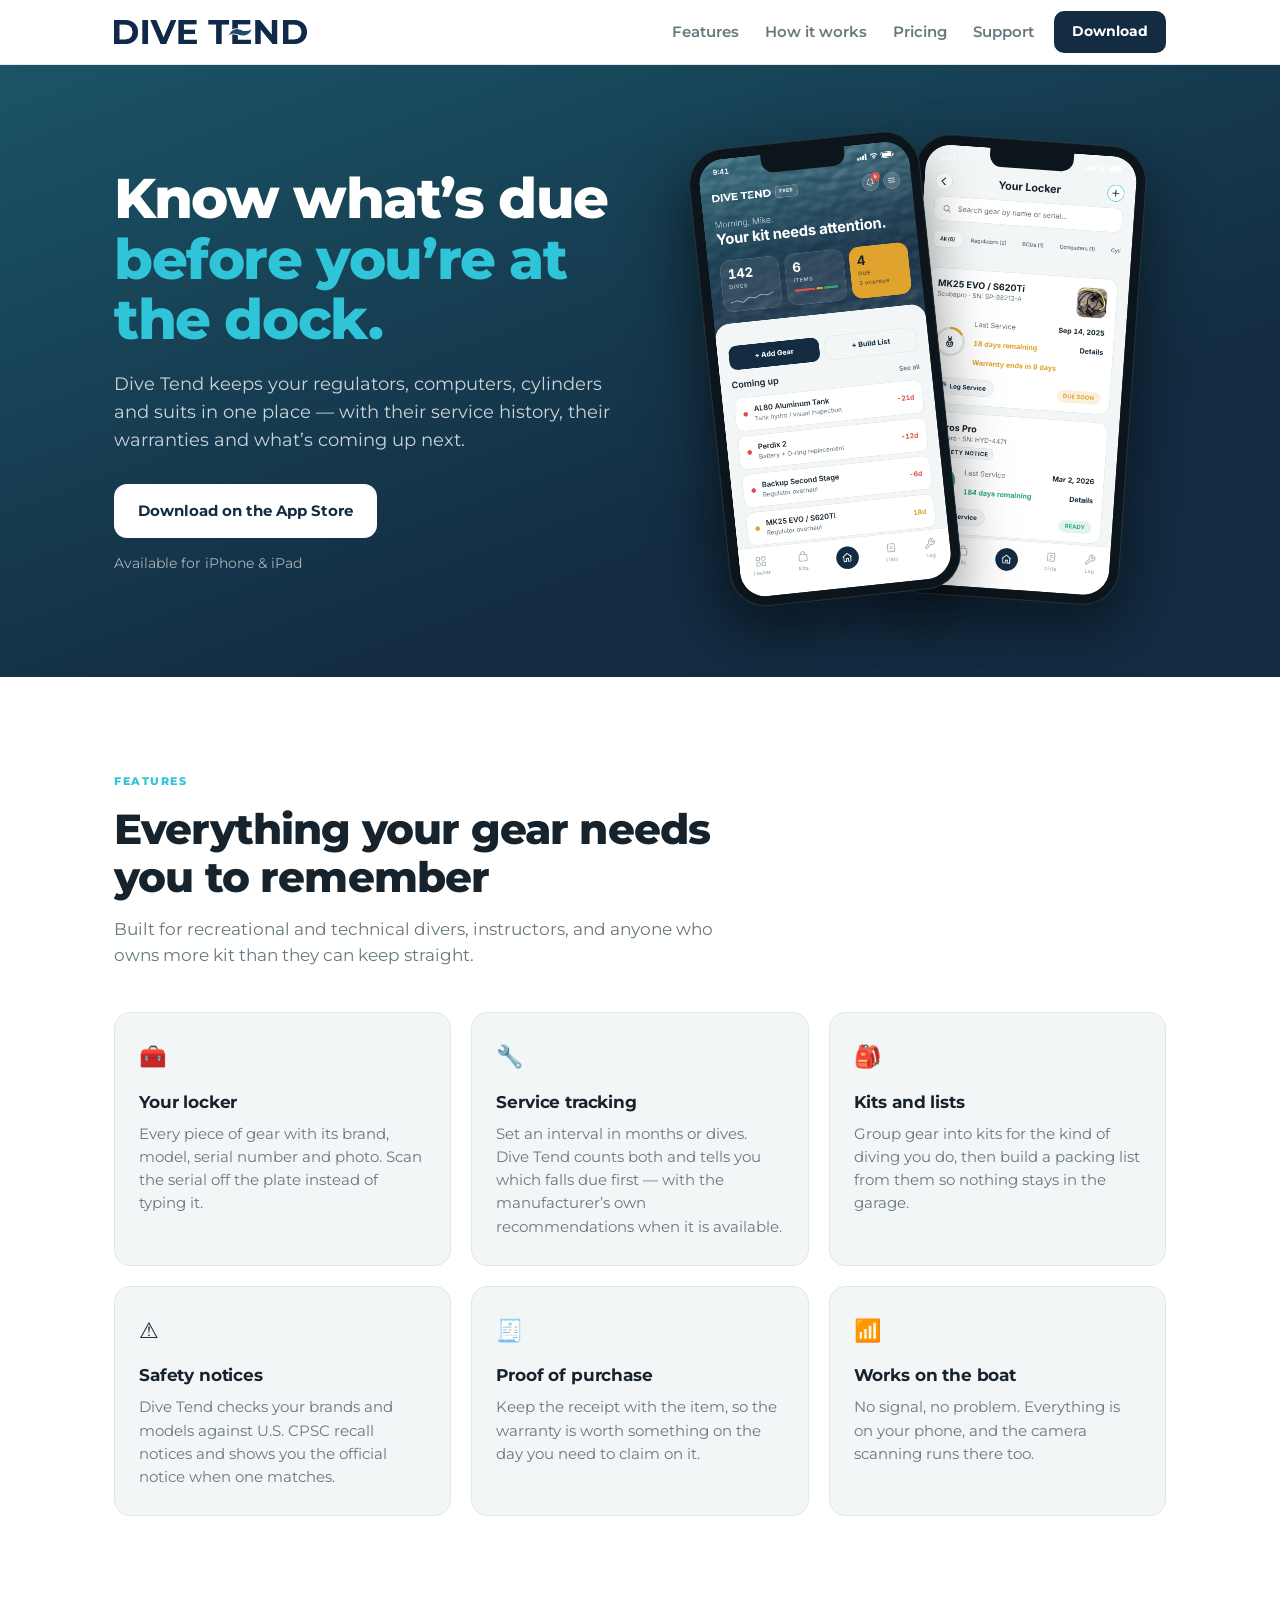
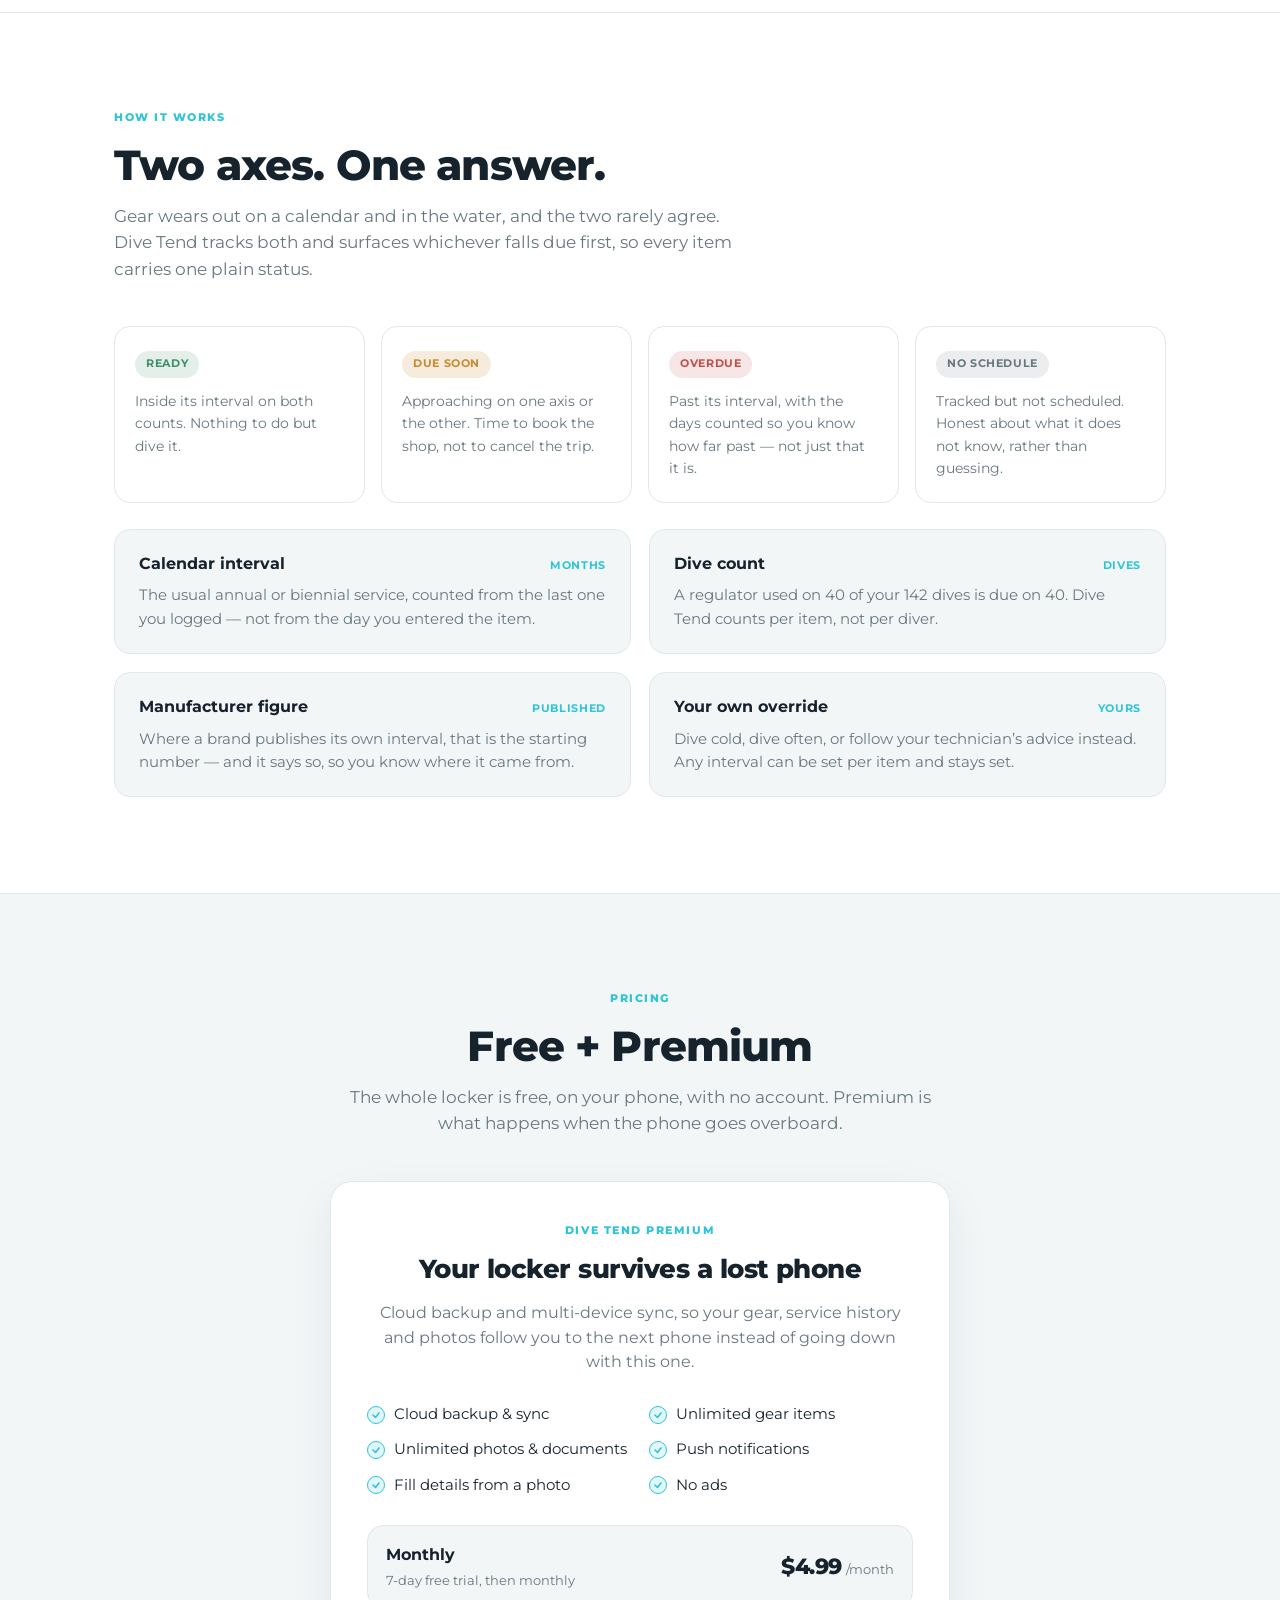
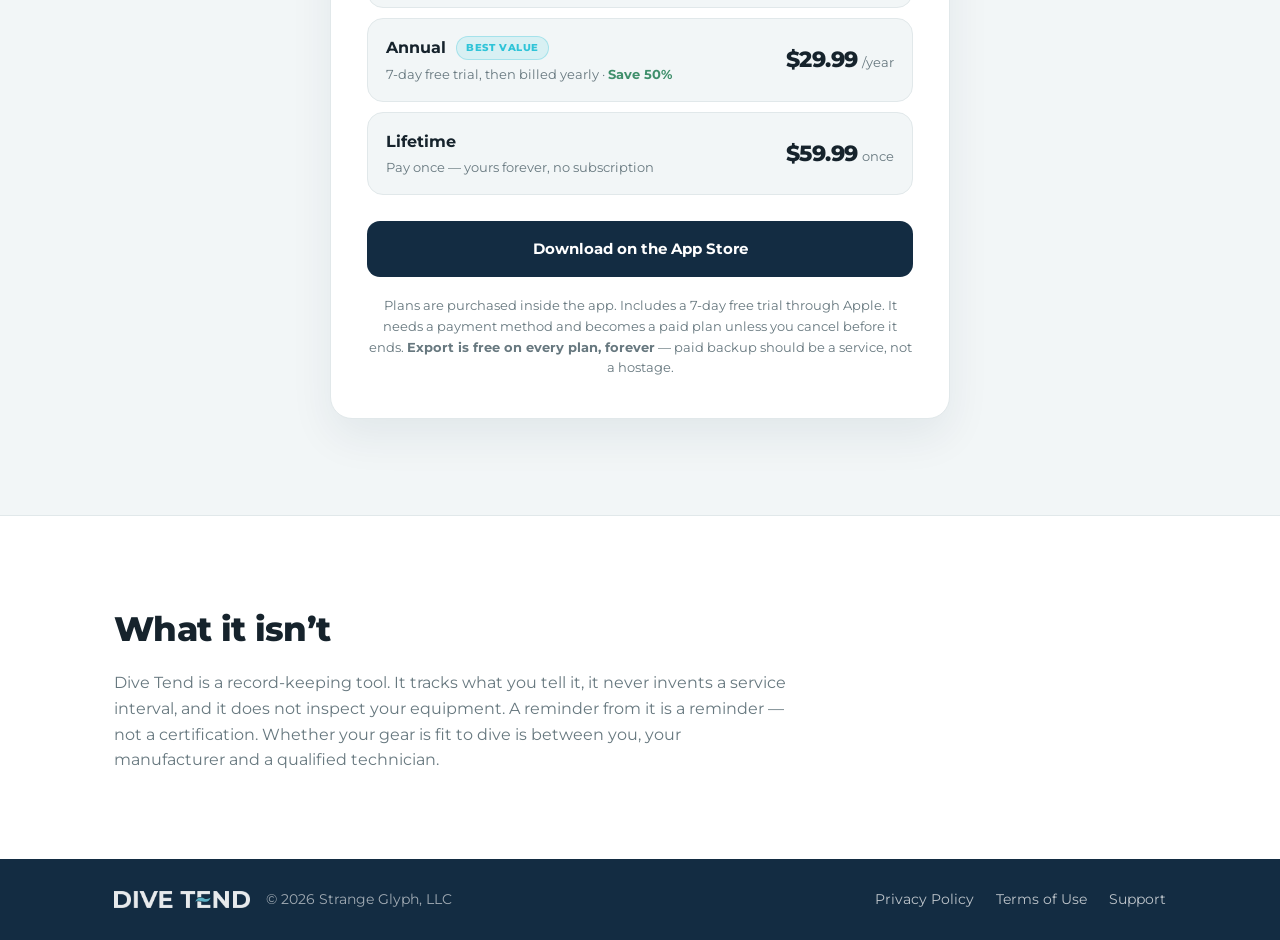
==== commit 15f61a73: "Hero: demote the platform line from a pill to a caption The cyan pill sat beside the CTA at the same" ====
--- a/index.html
+++ b/index.html
@@ -141,6 +141,9 @@
     .hero-h1 span { color: var(--cyan); }
     .hero-sub { margin-top: 20px; font-size: 17.5px; line-height: 1.6; color: rgba(255,255,255,0.78); max-width: 520px; }
     .hero-btns { margin-top: 30px; display: flex; align-items: center; gap: 16px; flex-wrap: wrap; }
+    /* A caption, not a second button. The cyan pill that used to sit beside
+       the CTA out-shouted it. */
+    .hero-note { margin-top: 14px; font-size: 14px; color: rgba(255,255,255,0.62); }
     /* The hero sits on the dark header gradient, so the primary action is
        light-on-dark. The pricing CTA (.btn-primary) is the inverse, because
        that card is on the light sheet. */
@@ -150,12 +153,6 @@
       font-weight: 700; font-size: 15px; padding: 15px 24px; border-radius: 13px;
     }
     .btn-store:hover { background: var(--sheet); }
-    .badge {
-      display: inline-block; font-size: 12.5px; font-weight: 700; letter-spacing: 0.04em;
-      background: rgba(47,196,216,0.16); color: var(--cyan);
-      border: 1px solid rgba(47,196,216,0.38); padding: 10px 18px; border-radius: 999px;
-    }
-
     .phone-wrap { display: flex; gap: 0; justify-content: center; align-items: center; }
     .phone-frame {
       width: 232px; background: #0B151B; border-radius: 36px; padding: 9px;
@@ -315,8 +312,8 @@
       <p class="hero-sub">Dive Tend keeps your regulators, computers, cylinders and suits in one place &mdash; with their service history, their warranties and what&rsquo;s coming up next.</p>
       <div class="hero-btns">
         <a class="btn-store" href="https://apps.apple.com/app/id6805508240">Download on the App Store</a>
-        <span class="badge">Free &middot; iPhone &amp; iPad</span>
-      </div>
+      </div>
+      <p class="hero-note">Available for iPhone &amp; iPad</p>
     </div>
     <div class="phone-wrap">
       <div class="phone-frame">
